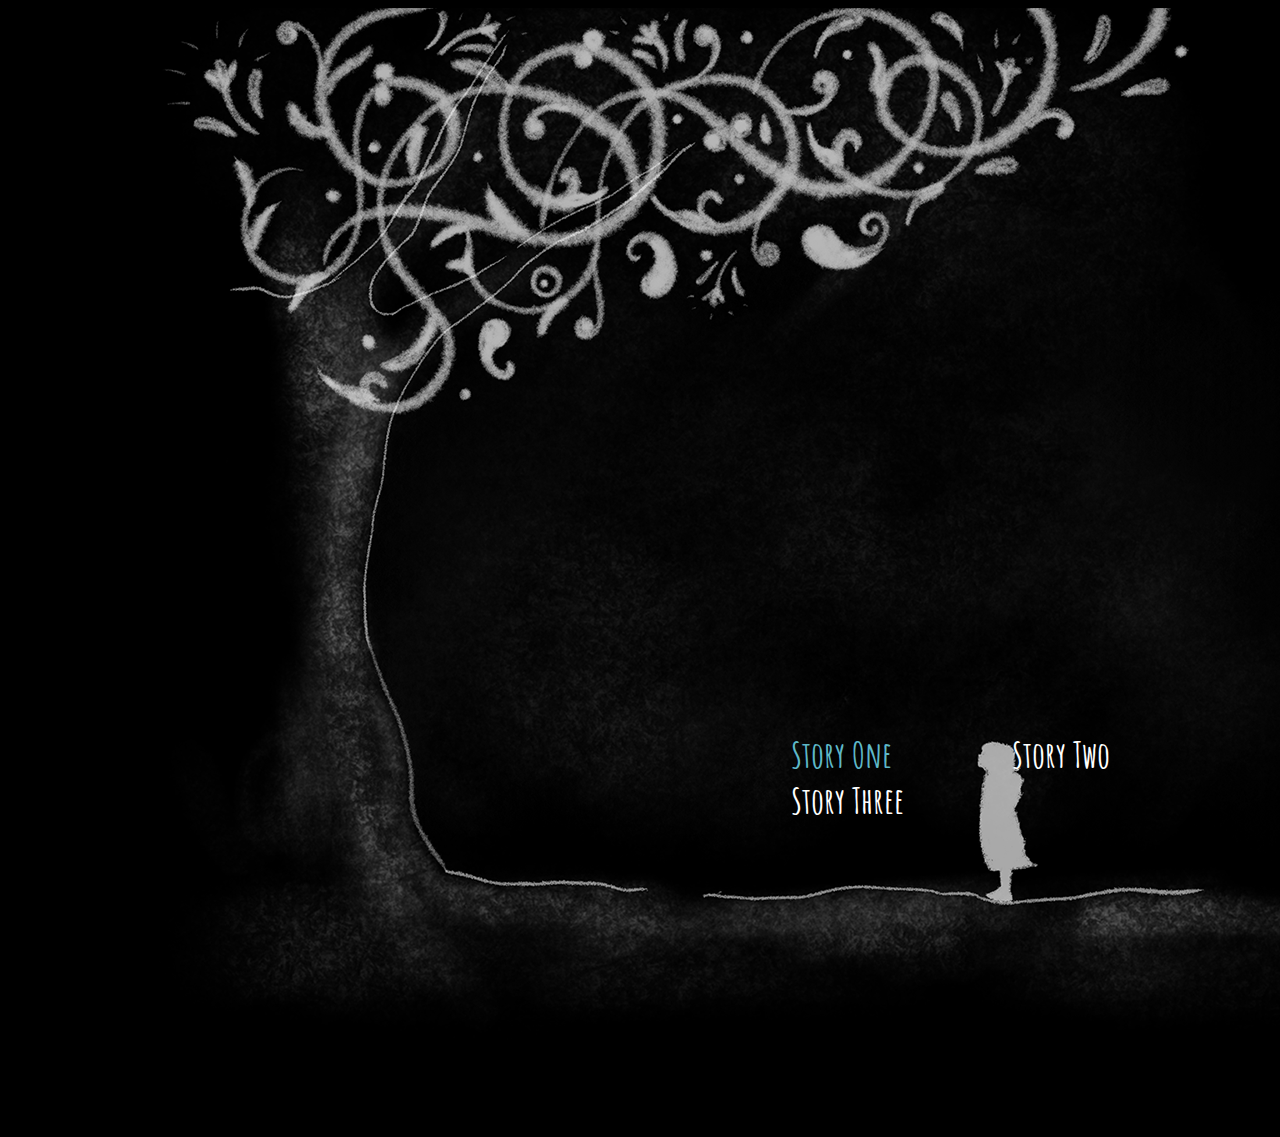
==== start/storypage/index.html @ ae5dc99e "init" ====
<!doctype html>
<html>

<head>
  <meta charset="UTF-8">
  <title>The Amazing Story of an Immigrant</title>
  <!--add normalize css before the style css-->
  <link href="https://necolas.github.io/normalize.css/8.0.1/normalize.css" rel="stylesheet">
  <link href="styles.css" rel="stylesheet">
  <link rel="stylesheet" href="animate.min.css">
  <link href="https://fonts.googleapis.com/css?family=Caveat|Fredericka+the+Great" rel="stylesheet">
  <link href="https://fonts.googleapis.com/css?family=Amatic+SC" rel="stylesheet">
  <link rel="stylesheet" href="https://unpkg.com/aos@next/dist/aos.css" />
  <!-- <meta name="viewport" content="width=device-width, initial-scale=1.0"> -->
</head>

<body>


  <section class="storypage">
    <div class="s"><img src="images/thetree2.png" alt="motif"></div>
    <div class="dis"><p>Migration has existed during the history of human kind. In
today’s modern world, there are many reasons for humans’
migrations from one country to another.
However, leaving a familiar culture and getting exposed to a
new environment is indeed a stressful and confusing stage
of the immigration process, which is clinically referred to as
culture shock.
In this informational website, I am particularly addressing
the
problems middle eastern immigrants face during
and post migration through storytelling by collecting the
stories of targeted audience’s experiences in relation to
culture differences and challenges they faced throughout
their journey.
This website is an internet based interactive graphic novel
that tells stories of immigrant’s journeys and how they
overcame challenges and found cultural balance in the new
environment.</p></div>
<!-- <div><a href="#">HOME</div> -->

<ul class="story">
  <li class="one"><a href="story/index.html">Story One</a></li>
  <li><a href="#">Story Two</a></li>
  <li><a href="#">Story Three</a></li>

</ul>

  </section>





  <script src="https://unpkg.com/aos@2.3.1/dist/aos.js"></script>
  <script src="script.js"></script>
  <script src="rellax.min.js"></script>
  <script>
    // Accepts any class name
    var rellax = new Rellax('.rellax');
  </script>

</body>

</html>
---- start/storypage/styles.css ----
* {
  box-sizing: border-box;
}

body {
  color: white;
  /* background-image: url("images/background3.png"); */
  background-color: black;
  background-size: contain;
  background-repeat: repeat;
  height: 1080px;
  width: 1920px;
}



p {
  font-family: 'comic_sans_msregular';
  src: url('comic-webfont.woff2') format('woff2'),
       url('comic-webfont.woff') format('woff');
  font-weight: normal;
  font-style: normal;
  font-size: 24px;
  text-align: left;
  font-weight: 400;
  line-height: 1.5;
}

/* .storypage {
  display: flex;
  justify-content: flex-start;
  align-items: center;

} */


.storypage {

  width: 1920px;
  display: grid;
  grid-template-columns: auto auto;
  grid-row: auto ;

}


.dis {
padding-top: 15%;
/* background-color: yellow; */
}

.story {
  position: absolute;
  /* grid-row: 2;
  grid-column: 2; */
  /* background-color: red; */
padding-left: 56.5%;
align-items: center;
}

ul {
  list-style-type: none;
  align-self: center;
  padding-top: 32%;
}

li {
  float: left;
}
li a {
  color: white;
  font-size: 36px;
  font-family: 'Amatic SC', sans-serif;
text-decoration: none;
text-align: center;
padding: 14px 60px;
font-weight: 700;
}

/* li a:hover {
  color: #5eb8c8 ;
} */

.one a {
  color: #5eb8c8 ;
}

.storypage p {
  width: 700px;
  /* padding-top: 30%; */
  /* background-color: red; */
}
@font-face {
    font-family: 'comic_sans_msregular';
    src: url('comic-webfont.woff2') format('woff2'),
         url('comic-webfont.woff') format('woff');
    font-weight: normal;
    font-style: normal;

}
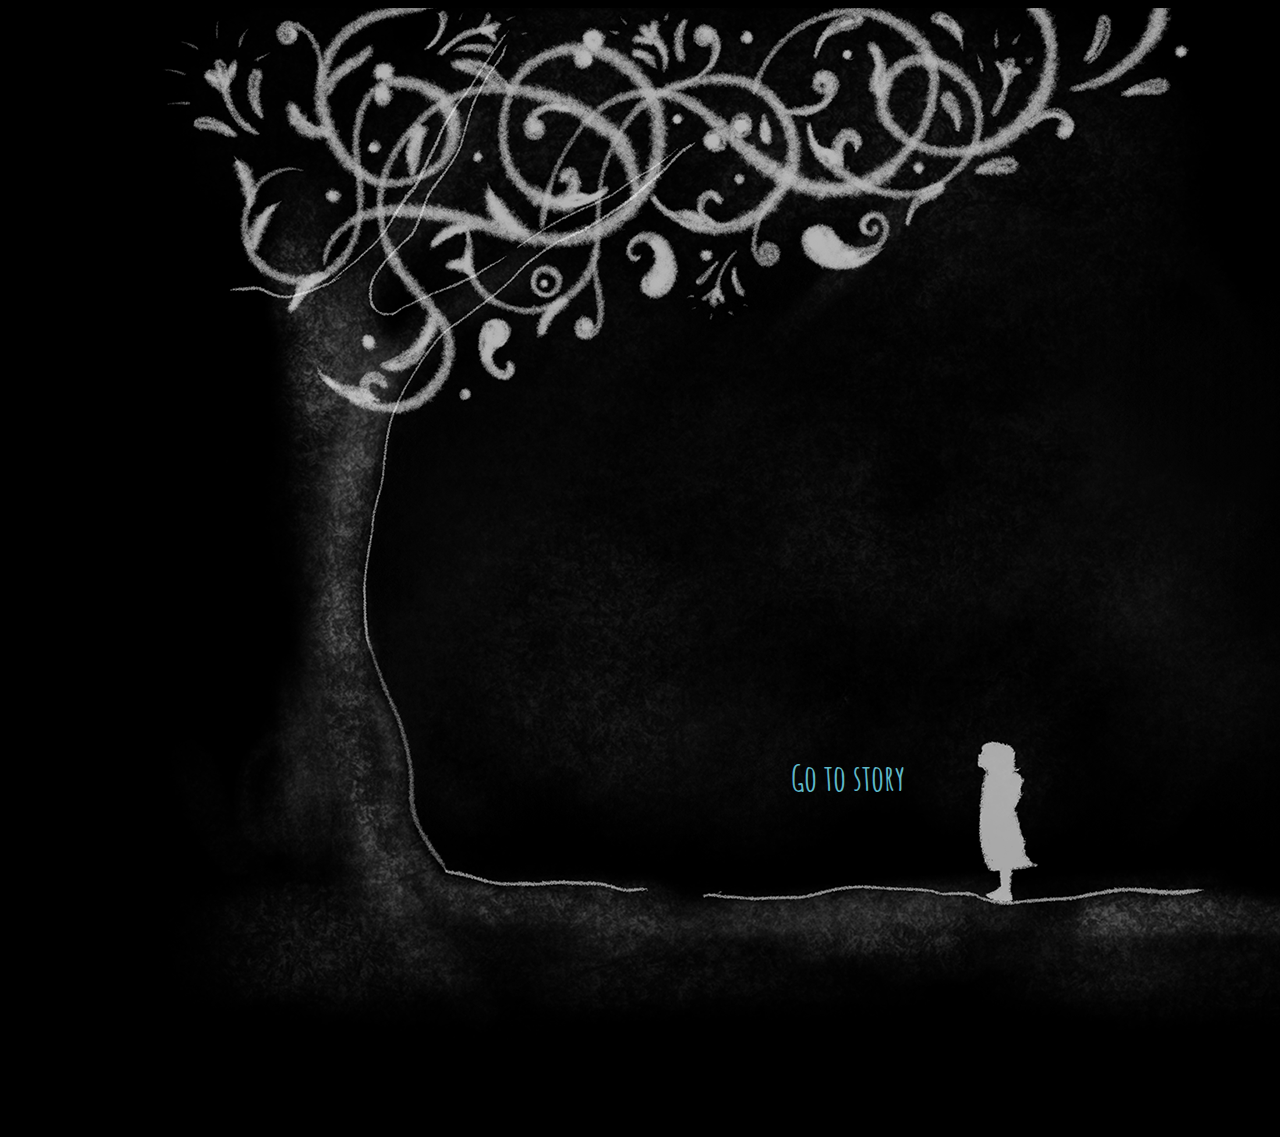
==== commit 2f5f7dc3: "init" ====
--- a/start/storypage/index.html
+++ b/start/storypage/index.html
@@ -19,30 +19,15 @@
 
   <section class="storypage">
     <div class="s"><img src="images/thetree2.png" alt="motif"></div>
-    <div class="dis"><p>Migration has existed during the history of human kind. In
-today’s modern world, there are many reasons for humans’
-migrations from one country to another.
-However, leaving a familiar culture and getting exposed to a
-new environment is indeed a stressful and confusing stage
-of the immigration process, which is clinically referred to as
-culture shock.
-In this informational website, I am particularly addressing
-the
-problems middle eastern immigrants face during
-and post migration through storytelling by collecting the
-stories of targeted audience’s experiences in relation to
-culture differences and challenges they faced throughout
-their journey.
-This website is an internet based interactive graphic novel
-that tells stories of immigrant’s journeys and how they
-overcame challenges and found cultural balance in the new
-environment.</p></div>
+    <div class="dis"><p>
+    Raha's Journey is an interactive graphic novel on the topic of culture shock. </p>
+    <p>Scroll through the novel to see the story through 4 different stages of culture shock.</p></div>
 <!-- <div><a href="#">HOME</div> -->
 
 <ul class="story">
-  <li class="one"><a href="story/index.html">Story One</a></li>
-  <li><a href="#">Story Two</a></li>
-  <li><a href="#">Story Three</a></li>
+  <li class="one"><a href="story/index.html">Go to story</a></li>
+  <!-- <li><a href="#">Story Two</a></li>
+  <li><a href="#">Story Three</a></li> -->
 
 </ul>
 
--- a/start/storypage/styles.css
+++ b/start/storypage/styles.css
@@ -45,7 +45,7 @@
 
 
 .dis {
-padding-top: 15%;
+padding-top: 60%;
 /* background-color: yellow; */
 }
 
